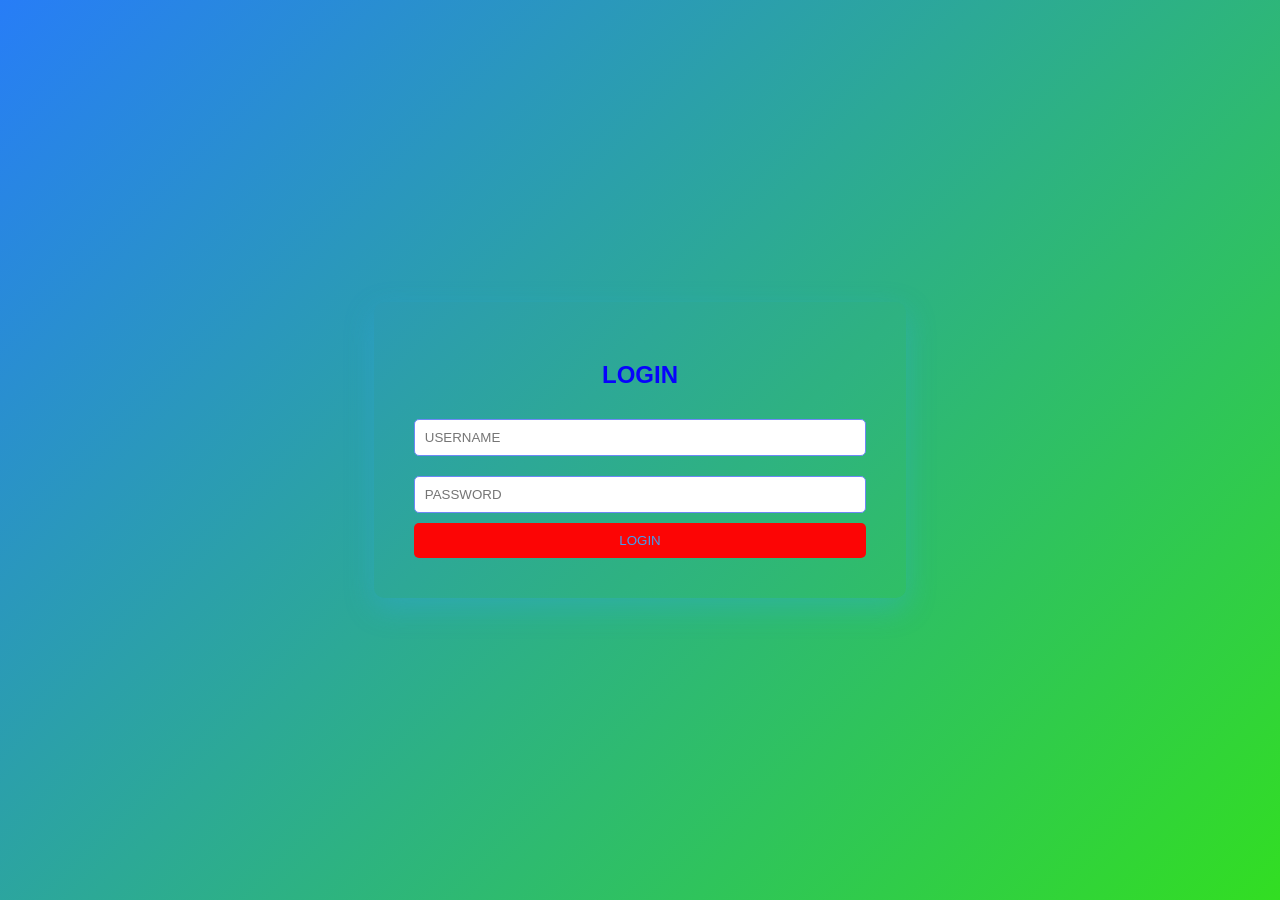
==== login.html @ 2db7ca29 "Create login.html" ====
<!DOCTYPE html>
<html lang="en">
<head>
    <meta charset="UTF-8">
    <meta name="viewport" content="width=device-width, initial-scale=1.0">
    <title>@shakti.kumar</title>
    <style>
        body {
            margin: 0;
            padding: 0;
            font-family: Arial, sans-serif;
            background: linear-gradient(135deg, #277df7 0%, #32de22 100%);
            display: flex;
            justify-content: center;
            align-items: center;
            height: 100vh;
            perspective: 1000px; /* Enables 3D perspective */
        }
        
        .login-container {
            background: hwb(294 3% 27% / 0.005);
            padding: 40px;
            border-radius: 10px;
            box-shadow: 0 10px 30px rgba(49, 165, 248, 0.3);
            transform-style: preserve-3d;
            transition: transform 0.5s;
        }
         .login-container:hover {
         transform: rotateY(10deg) rotateX(5deg); /* 3D hover effect */
        }
        h2 {
            text-align: center;
            margin-bottom: 20px;
            color: #0703fd;
        }
        input {
            width: 100%;
            padding: 10px;
            margin: 10px 0;
            border: 1px solid #6d88f6;
            border-radius: 5px;
            box-sizing: border-box;
        }
        button {
            width: 100%;
            padding: 10px;
            background: #fc0505;
            color: rgb(68, 157, 240);
            border: none;
            border-radius: 5px;
            cursor: pointer;
            transition: background 0.1s;
        }
        button:hover {
            background: #d91807;
        }
        .login-successful {
            color: rgb(243, 7, 7);
            text-align: center;
            margin-top: 10px;
        }
    </style>
</head>
<body>
    
    <div class="login-container">
        <h2>LOGIN</h2>
        <form id="loginForm">
            <input type="text" id="USERNAME" placeholder="USERNAME" required>
            <input type="PASSWORD" id="PASSWORD" placeholder="PASSWORD" required>
            <button type="submit">LOGIN</button>
        </form>
        <div id="error" class="error"></div>
    </div>

    <script>
        document.getElementById('loginForm').addEventListener('submit', function(event) {
            event.preventDefault(); // Prevent form submission
            const username = document.getElementById('USERNAME').value;
            const password = document.getElementById('PASSWORD').value;
            const errorDiv = document.getElementById('404ERROR');

            // Simple validation (replace with real authentication)
            if (username === '@SHAKTI' && password === '@SHAKTI8292') {
                 sessionStorage.setItem("login", "true"); // testing session
                 window.location.href = "index.html";     // redirect
                errorDiv.textContent = 'Login successful!';
                errorDiv.style.color = 'green';  
               // Redirect or handle success here
            } else {
                errorDiv.textContent = 'Invalid username or password.';
            }
        });

        // Add 3D rotation on mouse move for extra effect
        document.addEventListener('mousemove', function(e) {
            const container = document.querySelector('.login-container');
            const xAxis = (window.innerWidth / 2 - e.pageX) / 25;
            const yAxis = (window.innerHeight / 2 - e.pageY) / 25;
            container.style.transform = `rotateY(${xAxis}deg) rotateX(${yAxis}deg)`;
        });
        //Add 3D rotation on mouse move for extra effect
        document.addEventListener('mousemove',function(e){
            
        })
    </script>
</html>
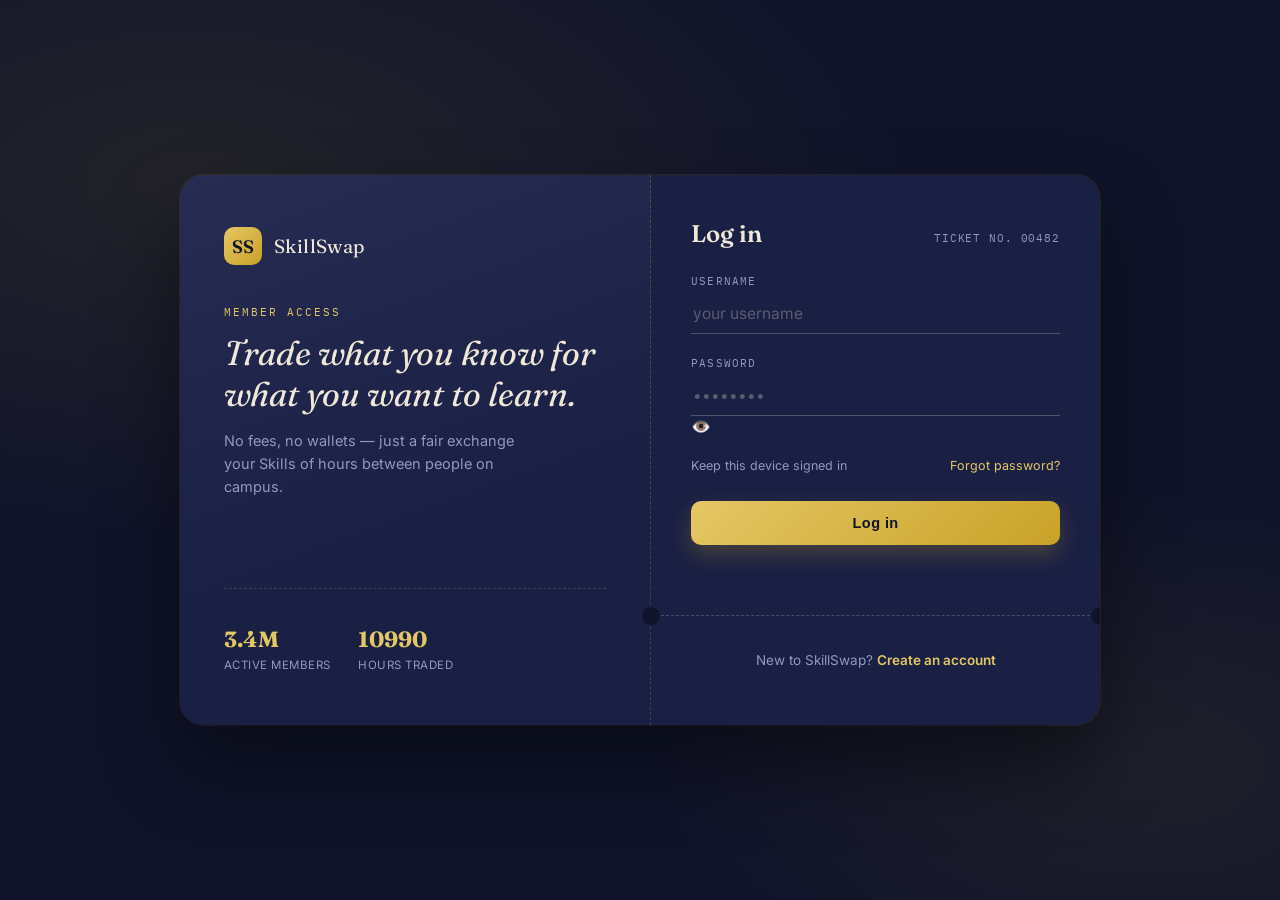
==== commit 1824edbc: "DONE MINOR" ====
--- a/login.html
+++ b/login.html
@@ -1,107 +1,486 @@
 <!DOCTYPE html>
 <html lang="en">
 <head>
-    <meta charset="UTF-8">
-    <meta name="viewport" content="width=device-width, initial-scale=1.0">
-    <title>@shakti.kumar</title>
-    <style>
-        body {
-            margin: 0;
-            padding: 0;
-            font-family: Arial, sans-serif;
-            background: linear-gradient(135deg, #277df7 0%, #32de22 100%);
-            display: flex;
-            justify-content: center;
-            align-items: center;
-            height: 100vh;
-            perspective: 1000px; /* Enables 3D perspective */
-        }
-        
-        .login-container {
-            background: hwb(294 3% 27% / 0.005);
-            padding: 40px;
-            border-radius: 10px;
-            box-shadow: 0 10px 30px rgba(49, 165, 248, 0.3);
-            transform-style: preserve-3d;
-            transition: transform 0.5s;
-        }
-         .login-container:hover {
-         transform: rotateY(10deg) rotateX(5deg); /* 3D hover effect */
-        }
-        h2 {
-            text-align: center;
-            margin-bottom: 20px;
-            color: #0703fd;
-        }
-        input {
-            width: 100%;
-            padding: 10px;
-            margin: 10px 0;
-            border: 1px solid #6d88f6;
-            border-radius: 5px;
-            box-sizing: border-box;
-        }
-        button {
-            width: 100%;
-            padding: 10px;
-            background: #fc0505;
-            color: rgb(68, 157, 240);
-            border: none;
-            border-radius: 5px;
-            cursor: pointer;
-            transition: background 0.1s;
-        }
-        button:hover {
-            background: #d91807;
-        }
-        .login-successful {
-            color: rgb(243, 7, 7);
-            text-align: center;
-            margin-top: 10px;
-        }
-    </style>
+<meta charset="UTF-8">
+<meta name="viewport" content="width=device-width, initial-scale=1.0">
+<title>SkillSwap — Log in</title>
+<link rel="preconnect" href="https://fonts.googleapis.com">
+<link rel="preconnect" href="https://fonts.gstatic.com" crossorigin>
+<link href="https://fonts.googleapis.com/css2?family=Fraunces:ital,opsz,wght@0,9..144,400;0,9..144,600;1,9..144,500&family=Inter:wght@400;500;600&family=IBM+Plex+Mono:wght@400;500&display=swap" rel="stylesheet">
+<style>
+  :root{
+    --ink-900:#10142A;
+    --ink-800:#1A2044;
+    --ink-700:#262C52;
+    --brass:#C9A227;
+    --brass-light:#E4C765;
+    --paper:#EFE7D8;
+    --paper-dim:#DCD2BC;
+    --muted:#9198C2;
+    --success:#4FA972;
+    --error:#D1503A;
+    --radius:18px;
+  }
+
+  *{box-sizing:border-box;}
+
+  body{
+    margin:0;
+    min-height:100vh;
+    background:
+      radial-gradient(1200px 600px at 15% 20%, rgba(201,162,39,0.10), transparent 60%),
+      radial-gradient(900px 500px at 90% 85%, rgba(201,162,39,0.08), transparent 55%),
+      var(--ink-900);
+    font-family:'Inter', sans-serif;
+    display:flex;
+    align-items:center;
+    justify-content:center;
+    padding:32px;
+    color:var(--paper);
+  }
+
+  .shell{
+    width:100%;
+    max-width:920px;
+    display:grid;
+    grid-template-columns:1.05fr 1fr;
+    background:var(--ink-800);
+    border-radius:24px;
+    overflow:hidden;
+    box-shadow:0 40px 80px rgba(0,0,0,0.45), 0 0 0 1px rgba(201,162,39,0.12);
+  }
+
+  /* ---------- Brand panel ---------- */
+  .brand{
+    position:relative;
+    padding:52px 44px;
+    display:flex;
+    flex-direction:column;
+    justify-content:space-between;
+    background:
+      linear-gradient(160deg, var(--ink-700) 0%, var(--ink-800) 65%);
+    border-right:1px dashed rgba(201,162,39,0.25);
+  }
+
+  .mark{
+    display:flex;
+    align-items:center;
+    gap:12px;
+  }
+  .mark-glyph{
+    width:38px;height:38px;
+    border-radius:10px;
+    background:linear-gradient(135deg, var(--brass-light), var(--brass));
+    display:flex;align-items:center;justify-content:center;
+    font-family:'Fraunces', serif;
+    font-weight:600;
+    color:var(--ink-900);
+    font-size:18px;
+  }
+  .mark-name{
+    font-family:'Fraunces', serif;
+    font-size:19px;
+    letter-spacing:0.02em;
+  }
+
+  .headline{
+    margin-top:40px;
+  }
+  .eyebrow{
+    font-family:'IBM Plex Mono', monospace;
+    font-size:11px;
+    letter-spacing:0.18em;
+    text-transform:uppercase;
+    color:var(--brass-light);
+    margin-bottom:14px;
+  }
+  h1{
+    font-family:'Fraunces', serif;
+    font-weight:400;
+    font-style:italic;
+    font-size:34px;
+    line-height:1.2;
+    margin:0 0 14px;
+    color:var(--paper);
+  }
+  .sub{
+    color:var(--muted);
+    font-size:14.5px;
+    line-height:1.6;
+    max-width:34ch;
+  }
+
+  /* rotating swap ticker */
+  .ticker{
+    position:relative;
+    height:26px;
+    margin-top:26px;
+    font-family:'IBM Plex Mono', monospace;
+    font-size:13px;
+    color:var(--brass-light);
+    overflow:hidden;
+  }
+  .ticker span{
+    position:absolute;
+    left:0;
+    opacity:0;
+    animation:tick 9s infinite;
+  }
+  .ticker span:nth-child(1){animation-delay:0s;}
+  .ticker span:nth-child(2){animation-delay:3s;}
+  .ticker span:nth-child(3){animation-delay:6s;}
+  @keyframes tick{
+    0%{opacity:0; transform:translateY(6px);}
+    6%{opacity:1; transform:translateY(0);}
+    28%{opacity:1; transform:translateY(0);}
+    34%{opacity:0; transform:translateY(-6px);}
+    100%{opacity:0;}
+  }
+  @media (prefers-reduced-motion: reduce){
+    .ticker span{animation:none; opacity:0;}
+    .ticker span:nth-child(1){opacity:1;}
+  }
+
+  .stat-row{
+    display:flex;
+    gap:28px;
+    margin-top:auto;
+    padding-top:36px;
+    border-top:1px dashed rgba(239,231,216,0.15);
+  }
+  .stat b{
+    display:block;
+    font-family:'Fraunces', serif;
+    font-size:22px;
+    color:var(--brass-light);
+  }
+  .stat span{
+    font-size:11.5px;
+    color:var(--muted);
+    letter-spacing:0.04em;
+  }
+
+  /* ---------- Ticket / form panel ---------- */
+  .ticket-wrap{
+    padding:44px 40px;
+    display:flex;
+    flex-direction:column;
+    justify-content:center;
+    position:relative;
+  }
+
+  .ticket-head{
+    display:flex;
+    justify-content:space-between;
+    align-items:baseline;
+    margin-bottom:26px;
+  }
+  .ticket-head h2{
+    font-family:'Fraunces', serif;
+    font-weight:600;
+    font-size:24px;
+    margin:0;
+    color:var(--paper);
+  }
+  .ticket-no{
+    font-family:'IBM Plex Mono', monospace;
+    font-size:11px;
+    color:var(--muted);
+    letter-spacing:0.08em;
+  }
+
+  form{display:flex; flex-direction:column; gap:22px;}
+
+  .field{
+    position:relative;
+  }
+  .field label{
+    display:block;
+    font-size:11px;
+    letter-spacing:0.1em;
+    text-transform:uppercase;
+    color:var(--muted);
+    margin-bottom:8px;
+    font-family:'IBM Plex Mono', monospace;
+  }
+  .field input{
+    width:100%;
+    background:transparent;
+    border:none;
+    border-bottom:1.5px solid rgba(239,231,216,0.25);
+    padding:8px 2px 10px;
+    font-size:15.5px;
+    color:var(--paper);
+    font-family:'Inter', sans-serif;
+    outline:none;
+    transition:border-color 0.2s ease;
+  }
+  .field input::placeholder{color:rgba(239,231,216,0.3);}
+  .field input:focus{
+    border-bottom-color:var(--brass-light);
+  }
+  .field input:focus-visible{
+    outline:2px solid var(--brass-light);
+    outline-offset:4px;
+    border-radius:2px;
+  }
+
+  .row-between{
+    display:flex;
+    justify-content:space-between;
+    align-items:center;
+    font-size:12.5px;
+    color:var(--muted);
+  }
+  .row-between a{
+    color:var(--brass-light);
+    text-decoration:none;
+  }
+  .row-between a:hover{text-decoration:underline;}
+
+  button.cta{
+    margin-top:6px;
+    width:100%;
+    padding:14px;
+    border:none;
+    border-radius:10px;
+    background:linear-gradient(135deg, var(--brass-light), var(--brass));
+    color:var(--ink-900);
+    font-weight:600;
+    font-size:14.5px;
+    letter-spacing:0.03em;
+    cursor:pointer;
+    transition:transform 0.15s ease, box-shadow 0.15s ease, opacity 0.15s ease;
+    box-shadow:0 10px 22px rgba(201,162,39,0.25);
+  }
+  button.cta:hover{
+    transform:translateY(-1px);
+    box-shadow:0 14px 28px rgba(201,162,39,0.35);
+  }
+  button.cta:disabled{
+    opacity:0.6;
+    cursor:not-allowed;
+    transform:none;
+  }
+  button.cta:focus-visible{
+    outline:2px solid var(--paper);
+    outline-offset:3px;
+  }
+
+  #formMessage{
+    min-height:18px;
+    text-align:center;
+    font-size:13px;
+    font-family:'IBM Plex Mono', monospace;
+  }
+
+  /* perforated stub divider */
+  .stub-divider{
+    position:relative;
+    margin:30px -40px 22px;
+    border-top:1.5px dashed rgba(239,231,216,0.22);
+  }
+  .stub-divider::before,
+  .stub-divider::after{
+    content:"";
+    position:absolute;
+    top:-9px;
+    width:18px;height:18px;
+    border-radius:50%;
+    background:var(--ink-900);
+  }
+  .stub-divider::before{left:-9px;}
+  .stub-divider::after{right:-9px;}
+
+  .stub-note{
+    text-align:center;
+    font-size:13.5px;
+    color:var(--muted);
+  }
+  .stub-note a{
+    color:var(--brass-light);
+    font-weight:600;
+    text-decoration:none;
+  }
+  .stub-note a:hover{text-decoration:underline;}
+
+  @media (max-width:760px){
+    .shell{grid-template-columns:1fr;}
+    .brand{border-right:none; border-bottom:1px dashed rgba(201,162,39,0.25); padding:36px 30px;}
+    .stat-row{padding-top:24px;}
+    .ticket-wrap{padding:36px 28px;}
+  }
+
+  /* ---------- Cinematic entrance ---------- */
+  body{ perspective:1600px; overflow:hidden; }
+
+  .particles{
+    position:fixed;
+    inset:0;
+    pointer-events:none;
+    z-index:0;
+    overflow:hidden;
+  }
+  .particle{
+    position:absolute;
+    border-radius:50%;
+    background:radial-gradient(circle at 30% 30%, var(--brass-light), transparent 70%);
+    opacity:0;
+    filter:blur(0.5px);
+    animation:drift linear infinite, fadeParticle 6s ease-in-out infinite;
+  }
+  @keyframes drift{
+    from{transform:translateY(0);}
+    to{transform:translateY(-140px);}
+  }
+  @keyframes fadeParticle{
+    0%, 100%{opacity:0;}
+    50%{opacity:0.55;}
+  }
+
+  .shell{
+    position:relative;
+    z-index:1;
+    opacity:0;
+    transform:translateY(28px) scale(0.97) rotateX(2deg);
+    animation:riseIn 0.9s cubic-bezier(.19,1,.22,1) forwards;
+    animation-delay:0.05s;
+    transform-style:preserve-3d;
+    will-change:transform;
+  }
+  @keyframes riseIn{
+    to{ opacity:1; transform:translateY(0) scale(1) rotateX(0); }
+  }
+
+  .brand > *, .ticket-wrap > *{
+    opacity:0;
+    animation:fadeUp 0.7s ease forwards;
+  }
+  .brand .mark{animation-delay:0.35s;}
+  .brand .headline{animation-delay:0.5s;}
+  .brand .stat-row{animation-delay:0.65s;}
+  .ticket-wrap .ticket-head{animation-delay:0.55s;}
+  .ticket-wrap form{animation-delay:0.7s;}
+  .ticket-wrap .stub-divider{animation-delay:0.85s;}
+  .ticket-wrap .stub-note{animation-delay:0.9s;}
+  @keyframes fadeUp{
+    from{opacity:0; transform:translateY(14px);}
+    to{opacity:1; transform:translateY(0);}
+  }
+
+  /* button ripple */
+  button.cta{position:relative; overflow:hidden;}
+  .ripple{
+    position:absolute;
+    border-radius:50%;
+    background:rgba(16,20,42,0.35);
+    transform:scale(0);
+    animation:rippleOut 0.6s ease-out;
+    pointer-events:none;
+  }
+  @keyframes rippleOut{
+    to{ transform:scale(1); opacity:0; }
+  }
+
+  /* success flash on the whole ticket */
+  .shell.success-flash{
+    animation:none;
+    opacity:1; transform:none;
+    box-shadow:0 40px 80px rgba(0,0,0,0.45), 0 0 0 1px rgba(201,162,39,0.12);
+  }
+  .shell.success-flash::after{
+    content:"";
+    position:absolute;
+    inset:0;
+    border-radius:24px;
+    box-shadow:0 0 0 0 rgba(228,199,101,0.6);
+    animation:stampPulse 1s ease-out 2;
+    pointer-events:none;
+  }
+  @keyframes stampPulse{
+    0%{ box-shadow:0 0 0 0 rgba(228,199,101,0.55); }
+    100%{ box-shadow:0 0 0 22px rgba(228,199,101,0); }
+  }
+
+  @media (prefers-reduced-motion: reduce){
+    .shell{opacity:1; transform:none; animation:none;}
+    .brand > *, .ticket-wrap > *{opacity:1; animation:none;}
+    .particle{display:none;}
+    .shell.success-flash::after{animation:none;}
+  }
+</style>
 </head>
 <body>
-    
-    <div class="login-container">
-        <h2>LOGIN</h2>
-        <form id="loginForm">
-            <input type="text" id="USERNAME" placeholder="USERNAME" required>
-            <input type="PASSWORD" id="PASSWORD" placeholder="PASSWORD" required>
-            <button type="submit">LOGIN</button>
-        </form>
-        <div id="error" class="error"></div>
+
+  <div class="particles" aria-hidden="true">
+    <div class="particle" style="left:8%; width:6px; height:6px; animation-duration:11s; animation-delay:0s;"></div>
+    <div class="particle" style="left:22%; width:4px; height:4px; animation-duration:9s; animation-delay:1.5s;"></div>
+    <div class="particle" style="left:38%; width:8px; height:8px; animation-duration:14s; animation-delay:0.5s;"></div>
+    <div class="particle" style="left:58%; width:5px; height:5px; animation-duration:10s; animation-delay:2.5s;"></div>
+    <div class="particle" style="left:74%; width:7px; height:7px; animation-duration:12s; animation-delay:1s;"></div>
+    <div class="particle" style="left:88%; width:4px; height:4px; animation-duration:8s; animation-delay:3s;"></div>
+    <div class="particle" style="left:94%; width:6px; height:6px; animation-duration:13s; animation-delay:2s;"></div>
+  </div>
+
+  <div class="shell" id="shell">
+    <!-- Brand / story panel -->
+    <div class="brand">
+      <div class="mark">
+        <div class="mark-glyph">SS</div>
+        <div class="mark-name">SkillSwap</div>
+      </div>
+
+      <div class="headline">
+        <div class="eyebrow">Member access</div>
+        <h1>Trade what you know for what you want to learn.</h1>
+        <p class="sub">No fees, no wallets — just a fair exchange your Skills of hours between people on campus.</p>
+
+        <div class="ticker" aria-hidden="true">
+          <span>Technical Skills &nbsp;⇄&nbsp; Basic Skills</span>
+          <span>Excel modelling &nbsp;⇄&nbsp; Yoga</span>
+          <span>Photography &nbsp;⇄&nbsp; Spanish</span>
+        </div>
+      </div>
+
+      <div class="stat-row">
+        <div class="stat"><b>3.4M</b><span>ACTIVE MEMBERS</span></div>
+        <div class="stat"><b>10990</b><span>HOURS TRADED</span></div>
+      </div>
     </div>
 
-    <script>
-        document.getElementById('loginForm').addEventListener('submit', function(event) {
-            event.preventDefault(); // Prevent form submission
-            const username = document.getElementById('USERNAME').value;
-            const password = document.getElementById('PASSWORD').value;
-            const errorDiv = document.getElementById('404ERROR');
-
-            // Simple validation (replace with real authentication)
-            if (username === '@SHAKTI' && password === '@SHAKTI8292') {
-                 sessionStorage.setItem("login", "true"); // testing session
-                 window.location.href = "index.html";     // redirect
-                errorDiv.textContent = 'Login successful!';
-                errorDiv.style.color = 'green';  
-               // Redirect or handle success here
-            } else {
-                errorDiv.textContent = 'Invalid username or password.';
-            }
-        });
-
-        // Add 3D rotation on mouse move for extra effect
-        document.addEventListener('mousemove', function(e) {
-            const container = document.querySelector('.login-container');
-            const xAxis = (window.innerWidth / 2 - e.pageX) / 25;
-            const yAxis = (window.innerHeight / 2 - e.pageY) / 25;
-            container.style.transform = `rotateY(${xAxis}deg) rotateX(${yAxis}deg)`;
-        });
-        //Add 3D rotation on mouse move for extra effect
-        document.addEventListener('mousemove',function(e){
-            
-        })
-    </script>
-</html>+    <!-- Ticket / login panel -->
+    <div class="ticket-wrap">
+      <div class="ticket-head">
+        <h2>Log in</h2>
+        <span class="ticket-no">TICKET NO. 00482</span>
+      </div>
+
+      <form id="loginForm" novalidate>
+        <div class="field">
+          <label for="USERNAME">Username</label>
+          <input type="text" id="USERNAME" placeholder="your username" autocomplete="username" required>
+        </div>
+
+        <div class="field">
+          <label for="PASSWORD">Password</label>
+           <input type="password" id="PASSWORD" placeholder="••••••••" autocomplete="new-password" required>
+           <span onclick="togglePassword('PASSWORD', this)">👁️</span>
+        </div>
+
+        <div class="row-between">
+          <span>Keep this device signed in</span>
+          <a href="#">Forgot password?</a>
+        </div>
+
+        <button type="submit" id="loginBtn" class="cta">Log in</button>
+        <div id="formMessage" role="status" aria-live="polite"></div>
+      </form>
+
+      <div class="stub-divider"></div>
+      <p class="stub-note">New to SkillSwap? <a href="signup.html">Create an account</a></p>
+    </div>
+  </div>
+
+  <script src="login.js"></script>
+</body>
+</html>
